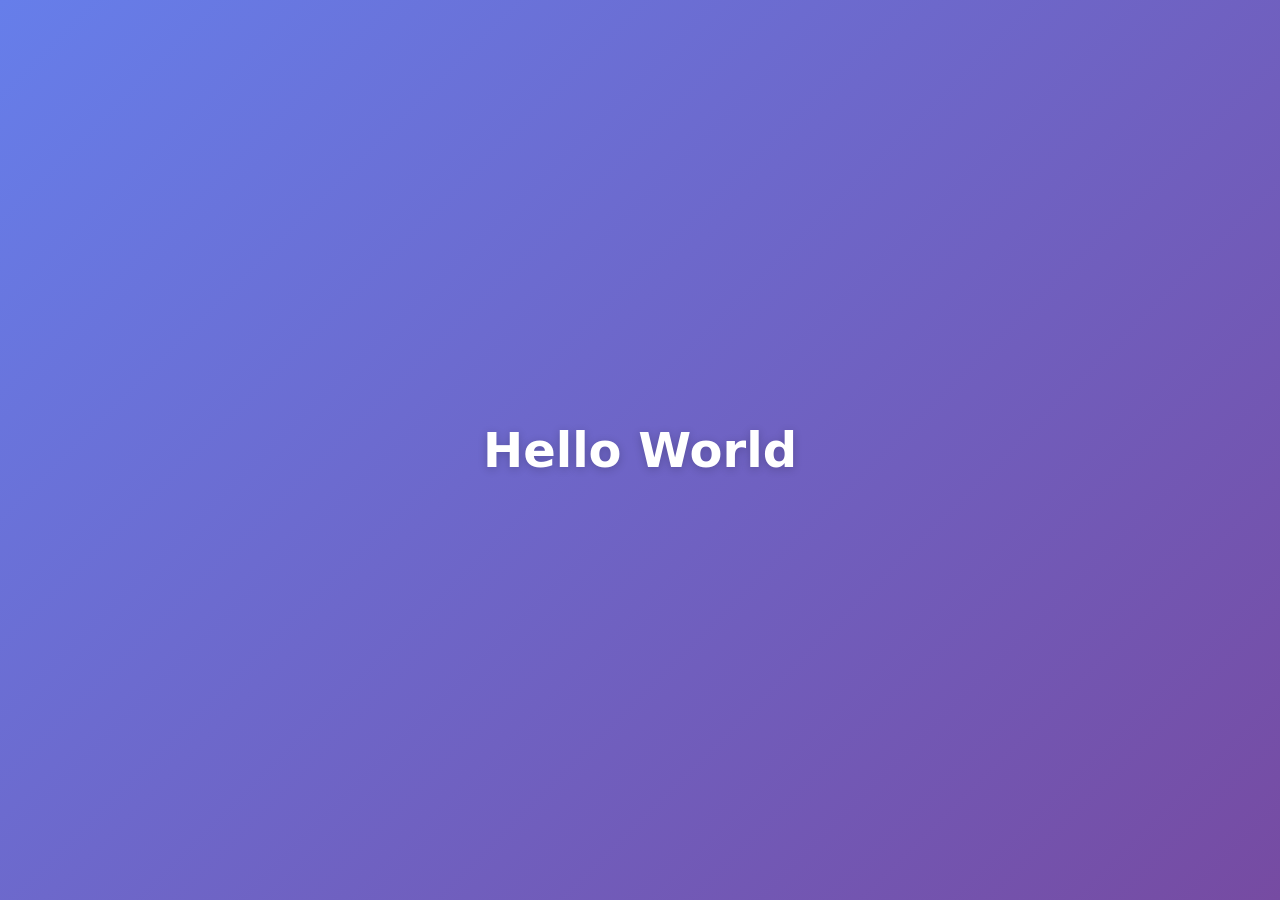
==== index.html @ 9987afa7 "Initial commit: Hello World website Co-authored-by: Cursor <cursoragent@cursor.com>" ====
<!DOCTYPE html>
<html lang="en">
<head>
  <meta charset="UTF-8">
  <meta name="viewport" content="width=device-width, initial-scale=1.0">
  <title>Hello World</title>
  <style>
    * {
      margin: 0;
      padding: 0;
      box-sizing: border-box;
    }

    body {
      min-height: 100vh;
      display: flex;
      align-items: center;
      justify-content: center;
      font-family: system-ui, -apple-system, sans-serif;
      background: linear-gradient(135deg, #667eea 0%, #764ba2 100%);
      color: #fff;
    }

    h1 {
      font-size: 3rem;
      text-shadow: 0 2px 10px rgba(0, 0, 0, 0.2);
    }
  </style>
</head>
<body>
  <h1>Hello World</h1>
</body>
</html>
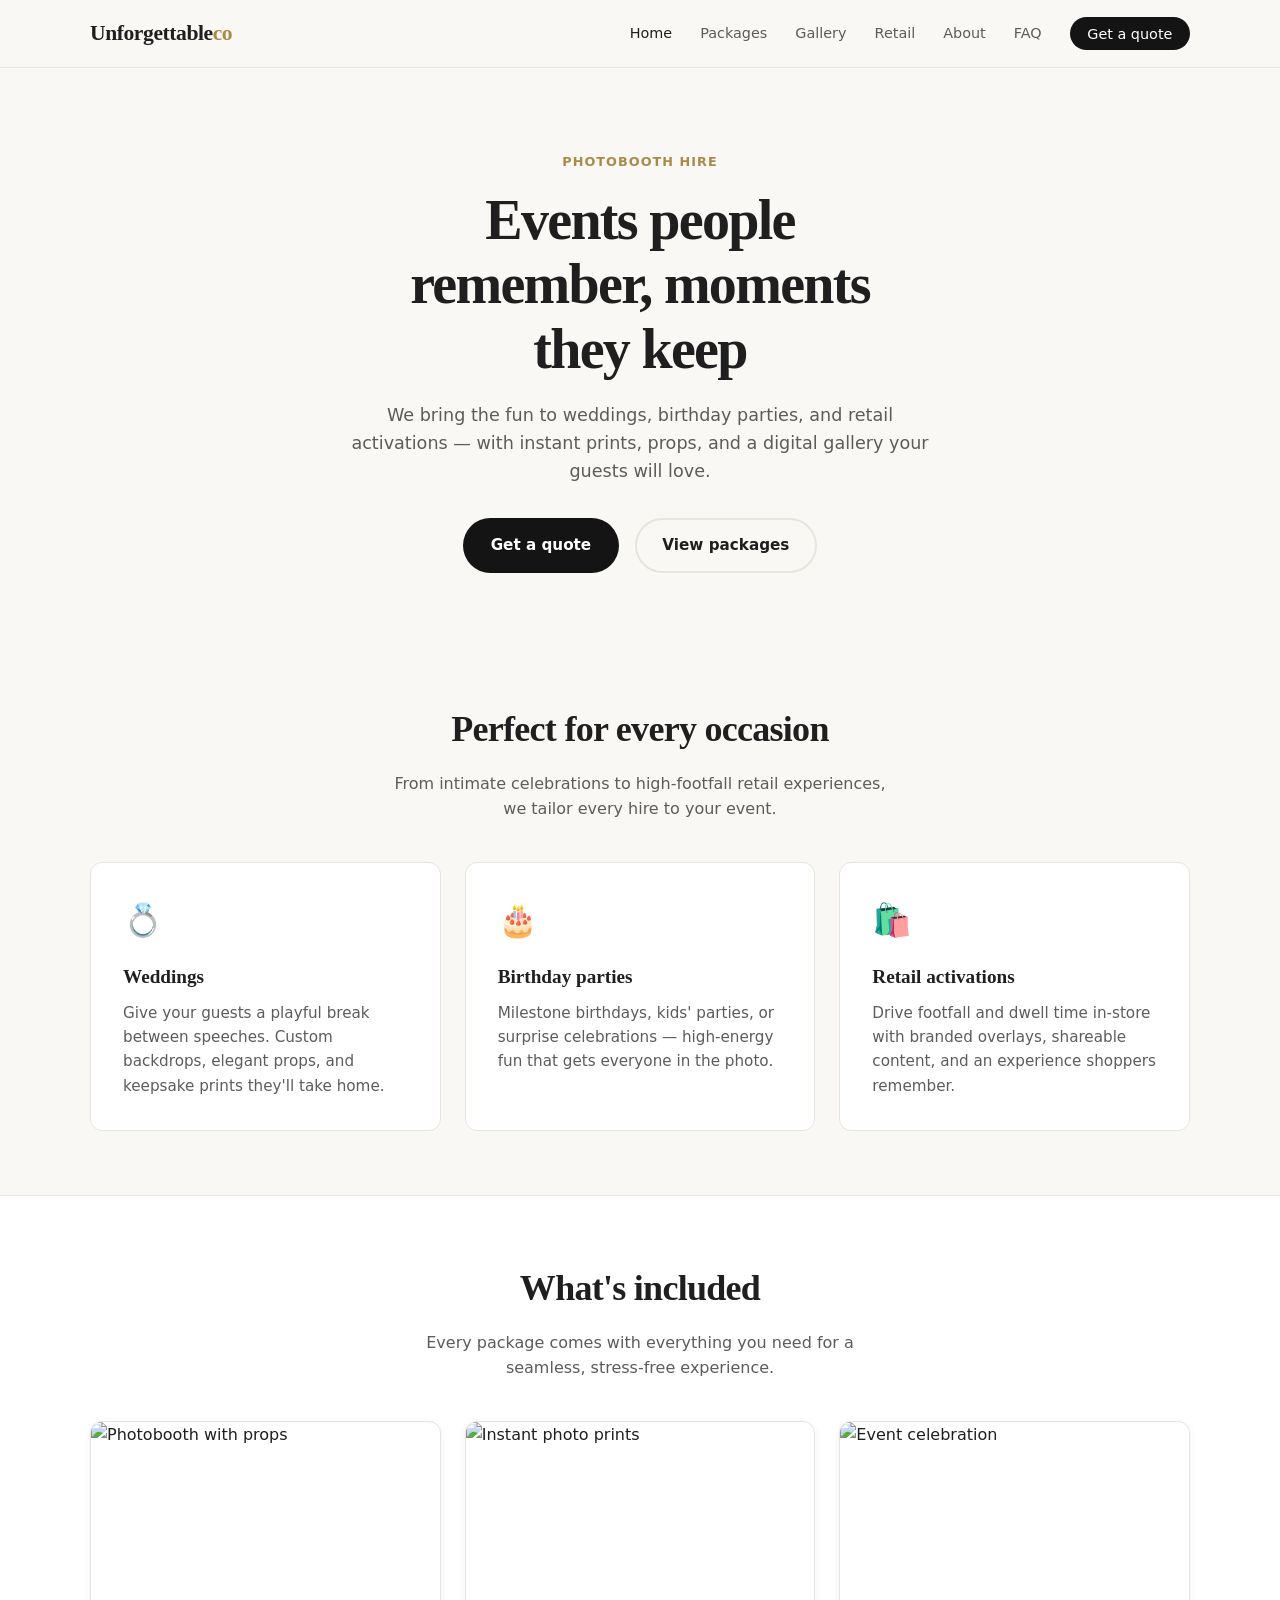
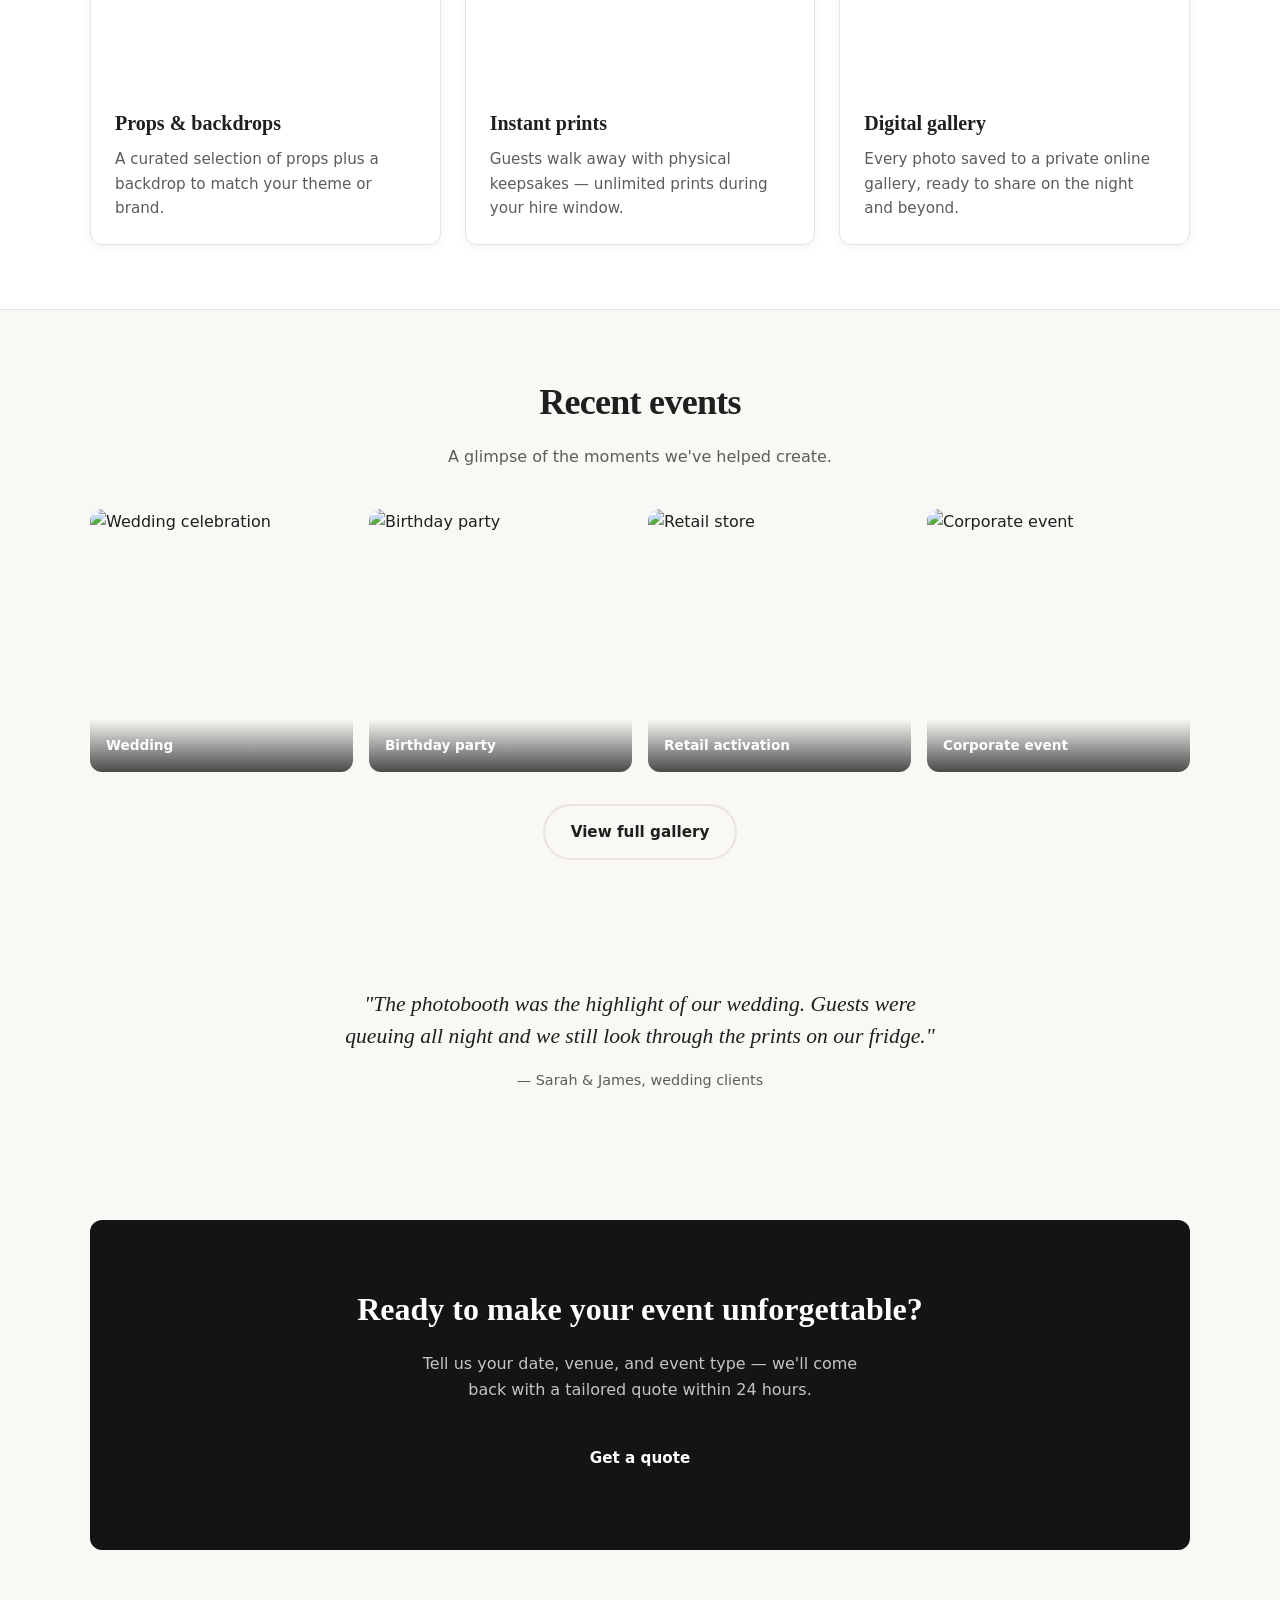
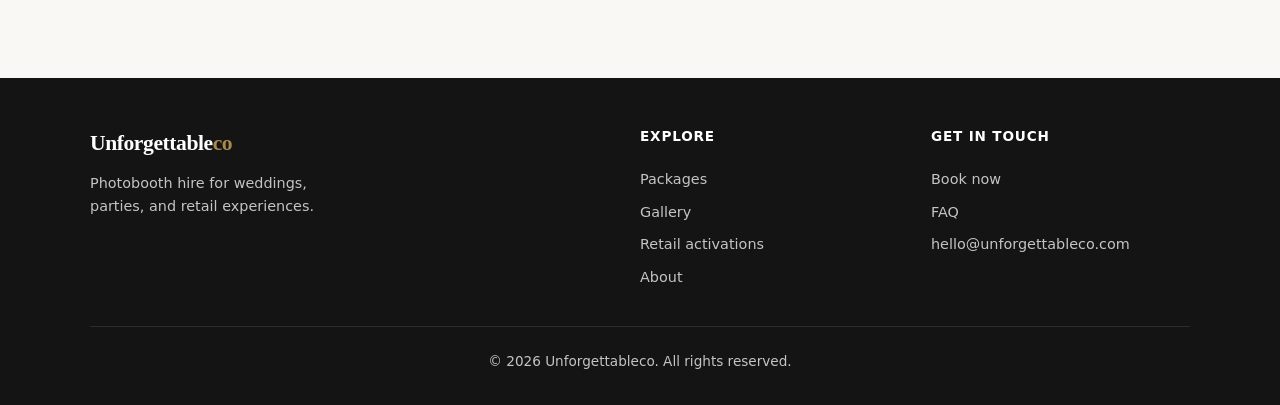
==== commit 39c8672b: "Build full Unforgettableco photobooth hire website Add all seven pages with shared styling, navigati" ====
--- a/index.html
+++ b/index.html
@@ -3,31 +3,177 @@
 <head>
   <meta charset="UTF-8">
   <meta name="viewport" content="width=device-width, initial-scale=1.0">
-  <title>Hello World</title>
-  <style>
-    * {
-      margin: 0;
-      padding: 0;
-      box-sizing: border-box;
-    }
-
-    body {
-      min-height: 100vh;
-      display: flex;
-      align-items: center;
-      justify-content: center;
-      font-family: system-ui, -apple-system, sans-serif;
-      background: linear-gradient(135deg, #667eea 0%, #764ba2 100%);
-      color: #fff;
-    }
-
-    h1 {
-      font-size: 3rem;
-      text-shadow: 0 2px 10px rgba(0, 0, 0, 0.2);
-    }
-  </style>
+  <meta name="description" content="Unforgettableco — photobooth hire for weddings, birthday parties, and retail activations.">
+  <title>Unforgettableco — Photobooth Hire</title>
+  <link rel="stylesheet" href="css/styles.css">
 </head>
 <body>
-  <h1>Hello World</h1>
+  <header class="site-header">
+    <div class="container header-inner">
+      <a href="index.html" class="logo">Unforgettable<span>co</span></a>
+      <button class="nav-toggle" aria-label="Open menu">☰</button>
+      <nav class="site-nav">
+        <ul>
+          <li><a href="index.html" class="active">Home</a></li>
+          <li><a href="packages.html">Packages</a></li>
+          <li><a href="gallery.html">Gallery</a></li>
+          <li><a href="retail.html">Retail</a></li>
+          <li><a href="about.html">About</a></li>
+          <li><a href="faq.html">FAQ</a></li>
+          <li><a href="contact.html" class="nav-cta">Get a quote</a></li>
+        </ul>
+      </nav>
+    </div>
+  </header>
+
+  <main>
+    <section class="hero">
+      <div class="container">
+        <span class="hero-badge">Photobooth hire</span>
+        <h1>Events people remember, moments they keep</h1>
+        <p>We bring the fun to weddings, birthday parties, and retail activations — with instant prints, props, and a digital gallery your guests will love.</p>
+        <div class="hero-actions">
+          <a href="contact.html" class="btn btn-primary">Get a quote</a>
+          <a href="packages.html" class="btn btn-secondary">View packages</a>
+        </div>
+      </div>
+    </section>
+
+    <section>
+      <div class="container">
+        <div class="section-header">
+          <h2>Perfect for every occasion</h2>
+          <p>From intimate celebrations to high-footfall retail experiences, we tailor every hire to your event.</p>
+        </div>
+        <div class="event-grid">
+          <div class="event-card">
+            <div class="icon">💍</div>
+            <h3>Weddings</h3>
+            <p>Give your guests a playful break between speeches. Custom backdrops, elegant props, and keepsake prints they'll take home.</p>
+          </div>
+          <div class="event-card">
+            <div class="icon">🎂</div>
+            <h3>Birthday parties</h3>
+            <p>Milestone birthdays, kids' parties, or surprise celebrations — high-energy fun that gets everyone in the photo.</p>
+          </div>
+          <div class="event-card">
+            <div class="icon">🛍️</div>
+            <h3>Retail activations</h3>
+            <p>Drive footfall and dwell time in-store with branded overlays, shareable content, and an experience shoppers remember.</p>
+          </div>
+        </div>
+      </div>
+    </section>
+
+    <section style="background: var(--color-surface); border-block: 1px solid var(--color-border);">
+      <div class="container">
+        <div class="section-header">
+          <h2>What's included</h2>
+          <p>Every package comes with everything you need for a seamless, stress-free experience.</p>
+        </div>
+        <div class="card-grid">
+          <article class="card">
+            <img class="card-image" src="https://images.unsplash.com/photo-1511285560929-80b456fea0bc?w=600&h=450&fit=crop" alt="Photobooth with props">
+            <div class="card-body">
+              <h3>Props &amp; backdrops</h3>
+              <p>A curated selection of props plus a backdrop to match your theme or brand.</p>
+            </div>
+          </article>
+          <article class="card">
+            <img class="card-image" src="https://images.unsplash.com/photo-1527529482834-994687673a73?w=600&h=450&fit=crop" alt="Instant photo prints">
+            <div class="card-body">
+              <h3>Instant prints</h3>
+              <p>Guests walk away with physical keepsakes — unlimited prints during your hire window.</p>
+            </div>
+          </article>
+          <article class="card">
+            <img class="card-image" src="https://images.unsplash.com/photo-1492684223066-81342ee5ff30?w=600&h=450&fit=crop" alt="Event celebration">
+            <div class="card-body">
+              <h3>Digital gallery</h3>
+              <p>Every photo saved to a private online gallery, ready to share on the night and beyond.</p>
+            </div>
+          </article>
+        </div>
+      </div>
+    </section>
+
+    <section>
+      <div class="container">
+        <div class="section-header">
+          <h2>Recent events</h2>
+          <p>A glimpse of the moments we've helped create.</p>
+        </div>
+        <div class="gallery-grid">
+          <a href="gallery.html" class="gallery-item">
+            <img src="https://images.unsplash.com/photo-1519741497674-611481863552?w=400&h=400&fit=crop" alt="Wedding celebration">
+            <span class="label">Wedding</span>
+          </a>
+          <a href="gallery.html" class="gallery-item">
+            <img src="https://images.unsplash.com/photo-1530103862676-de8c9debad1d?w=400&h=400&fit=crop" alt="Birthday party">
+            <span class="label">Birthday party</span>
+          </a>
+          <a href="gallery.html" class="gallery-item">
+            <img src="https://images.unsplash.com/photo-1441986300917-64674bd600d8?w=400&h=400&fit=crop" alt="Retail store">
+            <span class="label">Retail activation</span>
+          </a>
+          <a href="gallery.html" class="gallery-item">
+            <img src="https://images.unsplash.com/photo-1464366400600-7168b8af9bc3?w=400&h=400&fit=crop" alt="Corporate event">
+            <span class="label">Corporate event</span>
+          </a>
+        </div>
+        <p style="text-align: center; margin-top: 2rem;">
+          <a href="gallery.html" class="btn btn-secondary">View full gallery</a>
+        </p>
+      </div>
+    </section>
+
+    <section>
+      <div class="container">
+        <div class="testimonial">
+          <blockquote>"The photobooth was the highlight of our wedding. Guests were queuing all night and we still look through the prints on our fridge."</blockquote>
+          <cite>— Sarah &amp; James, wedding clients</cite>
+        </div>
+      </div>
+    </section>
+
+    <section>
+      <div class="container">
+        <div class="cta-band">
+          <h2>Ready to make your event unforgettable?</h2>
+          <p>Tell us your date, venue, and event type — we'll come back with a tailored quote within 24 hours.</p>
+          <a href="contact.html" class="btn btn-primary">Get a quote</a>
+        </div>
+      </div>
+    </section>
+  </main>
+
+  <footer class="site-footer">
+    <div class="container">
+      <div class="footer-grid">
+        <div class="footer-brand">
+          <div class="logo">Unforgettable<span>co</span></div>
+          <p>Photobooth hire for weddings, parties, and retail experiences.</p>
+        </div>
+        <div class="footer-col">
+          <h4>Explore</h4>
+          <a href="packages.html">Packages</a>
+          <a href="gallery.html">Gallery</a>
+          <a href="retail.html">Retail activations</a>
+          <a href="about.html">About</a>
+        </div>
+        <div class="footer-col">
+          <h4>Get in touch</h4>
+          <a href="contact.html">Book now</a>
+          <a href="faq.html">FAQ</a>
+          <a href="mailto:hello@unforgettableco.com">hello@unforgettableco.com</a>
+        </div>
+      </div>
+      <div class="footer-bottom">
+        <p>&copy; 2026 Unforgettableco. All rights reserved.</p>
+      </div>
+    </div>
+  </footer>
+
+  <script src="js/main.js"></script>
 </body>
 </html>
--- a/css/styles.css
+++ b/css/styles.css
@@ -0,0 +1,754 @@
+:root {
+  --color-bg: #faf8f5;
+  --color-surface: #ffffff;
+  --color-text: #1f1f1f;
+  --color-muted: #5c5c5c;
+  --color-accent: #c9a962;
+  --color-accent-dark: #a88b4a;
+  --color-dark: #141414;
+  --color-border: #e8e4de;
+  --font-sans: system-ui, -apple-system, "Segoe UI", sans-serif;
+  --font-display: Georgia, "Times New Roman", serif;
+  --shadow-sm: 0 2px 8px rgba(0, 0, 0, 0.06);
+  --shadow-md: 0 8px 30px rgba(0, 0, 0, 0.1);
+  --radius: 12px;
+  --max-width: 1100px;
+}
+
+*,
+*::before,
+*::after {
+  margin: 0;
+  padding: 0;
+  box-sizing: border-box;
+}
+
+html {
+  scroll-behavior: smooth;
+}
+
+body {
+  font-family: var(--font-sans);
+  background: var(--color-bg);
+  color: var(--color-text);
+  line-height: 1.6;
+}
+
+img {
+  max-width: 100%;
+  display: block;
+}
+
+a {
+  color: inherit;
+  text-decoration: none;
+}
+
+ul {
+  list-style: none;
+}
+
+.container {
+  width: min(100% - 2rem, var(--max-width));
+  margin-inline: auto;
+}
+
+/* Header */
+.site-header {
+  position: sticky;
+  top: 0;
+  z-index: 100;
+  background: rgba(250, 248, 245, 0.92);
+  backdrop-filter: blur(10px);
+  border-bottom: 1px solid var(--color-border);
+}
+
+.header-inner {
+  display: flex;
+  align-items: center;
+  justify-content: space-between;
+  padding: 1rem 0;
+  gap: 1rem;
+}
+
+.logo {
+  font-family: var(--font-display);
+  font-size: 1.35rem;
+  font-weight: 600;
+  letter-spacing: -0.02em;
+}
+
+.logo span {
+  color: var(--color-accent-dark);
+}
+
+.nav-toggle {
+  display: none;
+  background: none;
+  border: none;
+  font-size: 1.5rem;
+  cursor: pointer;
+  padding: 0.25rem;
+}
+
+.site-nav ul {
+  display: flex;
+  align-items: center;
+  gap: 1.75rem;
+}
+
+.site-nav a {
+  font-size: 0.9rem;
+  font-weight: 500;
+  color: var(--color-muted);
+  transition: color 0.2s;
+}
+
+.site-nav a:hover,
+.site-nav a.active {
+  color: var(--color-text);
+}
+
+.nav-cta {
+  background: var(--color-dark);
+  color: #fff !important;
+  padding: 0.55rem 1.1rem;
+  border-radius: 999px;
+  transition: background 0.2s !important;
+}
+
+.nav-cta:hover {
+  background: var(--color-accent-dark) !important;
+  color: #fff !important;
+}
+
+/* Hero */
+.hero {
+  padding: 5rem 0 4rem;
+  text-align: center;
+}
+
+.hero-badge {
+  display: inline-block;
+  font-size: 0.8rem;
+  font-weight: 600;
+  letter-spacing: 0.08em;
+  text-transform: uppercase;
+  color: var(--color-accent-dark);
+  margin-bottom: 1rem;
+}
+
+.hero h1 {
+  font-family: var(--font-display);
+  font-size: clamp(2.25rem, 5vw, 3.5rem);
+  line-height: 1.15;
+  letter-spacing: -0.03em;
+  max-width: 18ch;
+  margin-inline: auto;
+}
+
+.hero p {
+  margin-top: 1.25rem;
+  font-size: 1.1rem;
+  color: var(--color-muted);
+  max-width: 52ch;
+  margin-inline: auto;
+}
+
+.hero-actions {
+  margin-top: 2rem;
+  display: flex;
+  flex-wrap: wrap;
+  gap: 1rem;
+  justify-content: center;
+}
+
+/* Buttons */
+.btn {
+  display: inline-flex;
+  align-items: center;
+  justify-content: center;
+  padding: 0.85rem 1.6rem;
+  font-size: 0.95rem;
+  font-weight: 600;
+  border-radius: 999px;
+  border: 2px solid transparent;
+  cursor: pointer;
+  transition: all 0.2s;
+}
+
+.btn-primary {
+  background: var(--color-dark);
+  color: #fff;
+}
+
+.btn-primary:hover {
+  background: var(--color-accent-dark);
+}
+
+.btn-secondary {
+  background: transparent;
+  color: var(--color-text);
+  border-color: var(--color-border);
+}
+
+.btn-secondary:hover {
+  border-color: var(--color-accent);
+  color: var(--color-accent-dark);
+}
+
+/* Sections */
+section {
+  padding: 4rem 0;
+}
+
+.section-header {
+  text-align: center;
+  margin-bottom: 2.5rem;
+}
+
+.section-header h2 {
+  font-family: var(--font-display);
+  font-size: clamp(1.75rem, 3vw, 2.25rem);
+  letter-spacing: -0.02em;
+}
+
+.section-header p {
+  margin-top: 0.75rem;
+  color: var(--color-muted);
+  max-width: 50ch;
+  margin-inline: auto;
+}
+
+/* Cards grid */
+.card-grid {
+  display: grid;
+  grid-template-columns: repeat(auto-fit, minmax(260px, 1fr));
+  gap: 1.5rem;
+}
+
+.card {
+  background: var(--color-surface);
+  border: 1px solid var(--color-border);
+  border-radius: var(--radius);
+  overflow: hidden;
+  box-shadow: var(--shadow-sm);
+  transition: transform 0.2s, box-shadow 0.2s;
+}
+
+.card:hover {
+  transform: translateY(-4px);
+  box-shadow: var(--shadow-md);
+}
+
+.card-image {
+  aspect-ratio: 4 / 3;
+  object-fit: cover;
+  width: 100%;
+}
+
+.card-body {
+  padding: 1.5rem;
+}
+
+.card-body h3 {
+  font-family: var(--font-display);
+  font-size: 1.25rem;
+  margin-bottom: 0.5rem;
+}
+
+.card-body p {
+  color: var(--color-muted);
+  font-size: 0.95rem;
+}
+
+/* Event types */
+.event-grid {
+  display: grid;
+  grid-template-columns: repeat(auto-fit, minmax(280px, 1fr));
+  gap: 1.5rem;
+}
+
+.event-card {
+  padding: 2rem;
+  background: var(--color-surface);
+  border: 1px solid var(--color-border);
+  border-radius: var(--radius);
+}
+
+.event-card .icon {
+  font-size: 2rem;
+  margin-bottom: 1rem;
+}
+
+.event-card h3 {
+  font-family: var(--font-display);
+  font-size: 1.2rem;
+  margin-bottom: 0.5rem;
+}
+
+.event-card p {
+  color: var(--color-muted);
+  font-size: 0.95rem;
+}
+
+/* Packages */
+.package-grid {
+  display: grid;
+  grid-template-columns: repeat(auto-fit, minmax(280px, 1fr));
+  gap: 1.5rem;
+  align-items: start;
+}
+
+.package-card {
+  background: var(--color-surface);
+  border: 1px solid var(--color-border);
+  border-radius: var(--radius);
+  padding: 2rem;
+  position: relative;
+}
+
+.package-card.featured {
+  border-color: var(--color-accent);
+  box-shadow: var(--shadow-md);
+}
+
+.package-card .tag {
+  position: absolute;
+  top: -0.75rem;
+  left: 50%;
+  transform: translateX(-50%);
+  background: var(--color-accent);
+  color: var(--color-dark);
+  font-size: 0.75rem;
+  font-weight: 700;
+  letter-spacing: 0.05em;
+  text-transform: uppercase;
+  padding: 0.35rem 0.9rem;
+  border-radius: 999px;
+}
+
+.package-card h3 {
+  font-family: var(--font-display);
+  font-size: 1.4rem;
+}
+
+.package-card .price {
+  margin: 0.75rem 0 1.25rem;
+  font-size: 1.75rem;
+  font-weight: 700;
+}
+
+.package-card .price span {
+  font-size: 0.9rem;
+  font-weight: 400;
+  color: var(--color-muted);
+}
+
+.package-card ul {
+  margin: 1.25rem 0 1.75rem;
+}
+
+.package-card li {
+  padding: 0.4rem 0;
+  padding-left: 1.5rem;
+  position: relative;
+  color: var(--color-muted);
+  font-size: 0.95rem;
+}
+
+.package-card li::before {
+  content: "✓";
+  position: absolute;
+  left: 0;
+  color: var(--color-accent-dark);
+  font-weight: 700;
+}
+
+/* Gallery */
+.gallery-grid {
+  display: grid;
+  grid-template-columns: repeat(auto-fill, minmax(240px, 1fr));
+  gap: 1rem;
+}
+
+.gallery-item {
+  position: relative;
+  border-radius: var(--radius);
+  overflow: hidden;
+  aspect-ratio: 1;
+}
+
+.gallery-item img {
+  width: 100%;
+  height: 100%;
+  object-fit: cover;
+  transition: transform 0.3s;
+}
+
+.gallery-item:hover img {
+  transform: scale(1.05);
+}
+
+.gallery-item .label {
+  position: absolute;
+  bottom: 0;
+  left: 0;
+  right: 0;
+  padding: 1rem;
+  background: linear-gradient(transparent, rgba(0, 0, 0, 0.7));
+  color: #fff;
+  font-size: 0.85rem;
+  font-weight: 600;
+}
+
+/* FAQ */
+.faq-list {
+  max-width: 700px;
+  margin-inline: auto;
+}
+
+.faq-item {
+  border-bottom: 1px solid var(--color-border);
+}
+
+.faq-question {
+  width: 100%;
+  display: flex;
+  align-items: center;
+  justify-content: space-between;
+  gap: 1rem;
+  padding: 1.25rem 0;
+  background: none;
+  border: none;
+  font-family: inherit;
+  font-size: 1rem;
+  font-weight: 600;
+  text-align: left;
+  cursor: pointer;
+  color: var(--color-text);
+}
+
+.faq-question::after {
+  content: "+";
+  font-size: 1.25rem;
+  color: var(--color-accent-dark);
+  flex-shrink: 0;
+}
+
+.faq-item.open .faq-question::after {
+  content: "−";
+}
+
+.faq-answer {
+  max-height: 0;
+  overflow: hidden;
+  transition: max-height 0.3s ease;
+}
+
+.faq-answer p {
+  padding-bottom: 1.25rem;
+  color: var(--color-muted);
+  font-size: 0.95rem;
+}
+
+.faq-item.open .faq-answer {
+  max-height: 300px;
+}
+
+/* Contact */
+.contact-layout {
+  display: grid;
+  grid-template-columns: 1fr 1.2fr;
+  gap: 3rem;
+  align-items: start;
+}
+
+.contact-info h2 {
+  font-family: var(--font-display);
+  font-size: 2rem;
+  margin-bottom: 1rem;
+}
+
+.contact-details {
+  margin-top: 2rem;
+}
+
+.contact-details li {
+  padding: 0.75rem 0;
+  color: var(--color-muted);
+}
+
+.contact-details strong {
+  display: block;
+  color: var(--color-text);
+  margin-bottom: 0.15rem;
+}
+
+.contact-form {
+  background: var(--color-surface);
+  border: 1px solid var(--color-border);
+  border-radius: var(--radius);
+  padding: 2rem;
+}
+
+.form-group {
+  margin-bottom: 1.25rem;
+}
+
+.form-group label {
+  display: block;
+  font-size: 0.85rem;
+  font-weight: 600;
+  margin-bottom: 0.4rem;
+}
+
+.form-group input,
+.form-group select,
+.form-group textarea {
+  width: 100%;
+  padding: 0.75rem 1rem;
+  border: 1px solid var(--color-border);
+  border-radius: 8px;
+  font-family: inherit;
+  font-size: 0.95rem;
+  background: var(--color-bg);
+}
+
+.form-group textarea {
+  min-height: 120px;
+  resize: vertical;
+}
+
+.form-group input:focus,
+.form-group select:focus,
+.form-group textarea:focus {
+  outline: 2px solid var(--color-accent);
+  outline-offset: 1px;
+}
+
+/* Page hero (inner pages) */
+.page-hero {
+  padding: 3.5rem 0 2rem;
+  text-align: center;
+  background: var(--color-dark);
+  color: #fff;
+}
+
+.page-hero h1 {
+  font-family: var(--font-display);
+  font-size: clamp(2rem, 4vw, 2.75rem);
+}
+
+.page-hero p {
+  margin-top: 0.75rem;
+  color: rgba(255, 255, 255, 0.75);
+  max-width: 50ch;
+  margin-inline: auto;
+}
+
+/* About */
+.about-content {
+  display: grid;
+  grid-template-columns: 1fr 1fr;
+  gap: 3rem;
+  align-items: center;
+}
+
+.about-content img {
+  border-radius: var(--radius);
+  aspect-ratio: 4 / 3;
+  object-fit: cover;
+}
+
+.about-content h2 {
+  font-family: var(--font-display);
+  font-size: 1.75rem;
+  margin-bottom: 1rem;
+}
+
+.about-content p {
+  color: var(--color-muted);
+  margin-bottom: 1rem;
+}
+
+.values-grid {
+  display: grid;
+  grid-template-columns: repeat(auto-fit, minmax(200px, 1fr));
+  gap: 1.5rem;
+  margin-top: 3rem;
+}
+
+.value-item h3 {
+  font-size: 1rem;
+  margin-bottom: 0.35rem;
+}
+
+.value-item p {
+  font-size: 0.9rem;
+  color: var(--color-muted);
+}
+
+/* CTA band */
+.cta-band {
+  background: var(--color-dark);
+  color: #fff;
+  text-align: center;
+  padding: 4rem 2rem;
+  border-radius: var(--radius);
+}
+
+.cta-band h2 {
+  font-family: var(--font-display);
+  font-size: clamp(1.5rem, 3vw, 2rem);
+}
+
+.cta-band p {
+  margin: 1rem auto 1.75rem;
+  color: rgba(255, 255, 255, 0.75);
+  max-width: 45ch;
+}
+
+/* Testimonial */
+.testimonial {
+  text-align: center;
+  max-width: 600px;
+  margin-inline: auto;
+}
+
+.testimonial blockquote {
+  font-family: var(--font-display);
+  font-size: 1.35rem;
+  font-style: italic;
+  line-height: 1.5;
+}
+
+.testimonial cite {
+  display: block;
+  margin-top: 1rem;
+  font-size: 0.9rem;
+  color: var(--color-muted);
+  font-style: normal;
+}
+
+/* Footer */
+.site-footer {
+  background: var(--color-dark);
+  color: rgba(255, 255, 255, 0.75);
+  padding: 3rem 0 2rem;
+  margin-top: 4rem;
+}
+
+.footer-grid {
+  display: grid;
+  grid-template-columns: 2fr 1fr 1fr;
+  gap: 2rem;
+  margin-bottom: 2rem;
+}
+
+.footer-brand .logo {
+  color: #fff;
+  margin-bottom: 0.75rem;
+}
+
+.footer-brand p {
+  font-size: 0.9rem;
+  max-width: 30ch;
+}
+
+.footer-col h4 {
+  color: #fff;
+  font-size: 0.85rem;
+  text-transform: uppercase;
+  letter-spacing: 0.06em;
+  margin-bottom: 1rem;
+}
+
+.footer-col a {
+  display: block;
+  font-size: 0.9rem;
+  padding: 0.3rem 0;
+  transition: color 0.2s;
+}
+
+.footer-col a:hover {
+  color: var(--color-accent);
+}
+
+.footer-bottom {
+  border-top: 1px solid rgba(255, 255, 255, 0.1);
+  padding-top: 1.5rem;
+  font-size: 0.85rem;
+  text-align: center;
+}
+
+/* Retail page specifics */
+.feature-list {
+  display: grid;
+  grid-template-columns: repeat(auto-fit, minmax(240px, 1fr));
+  gap: 1.5rem;
+}
+
+.feature-item {
+  padding: 1.5rem;
+  background: var(--color-surface);
+  border: 1px solid var(--color-border);
+  border-radius: var(--radius);
+}
+
+.feature-item h3 {
+  font-size: 1rem;
+  margin-bottom: 0.5rem;
+}
+
+.feature-item p {
+  font-size: 0.9rem;
+  color: var(--color-muted);
+}
+
+/* Responsive */
+@media (max-width: 768px) {
+  .nav-toggle {
+    display: block;
+  }
+
+  .site-nav {
+    display: none;
+    position: absolute;
+    top: 100%;
+    left: 0;
+    right: 0;
+    background: var(--color-bg);
+    border-bottom: 1px solid var(--color-border);
+    padding: 1rem;
+  }
+
+  .site-nav.open {
+    display: block;
+  }
+
+  .site-nav ul {
+    flex-direction: column;
+    align-items: stretch;
+    gap: 0.5rem;
+  }
+
+  .site-nav a {
+    display: block;
+    padding: 0.6rem 0;
+  }
+
+  .header-inner {
+    position: relative;
+  }
+
+  .contact-layout,
+  .about-content {
+    grid-template-columns: 1fr;
+  }
+
+  .footer-grid {
+    grid-template-columns: 1fr;
+    gap: 1.5rem;
+  }
+}
